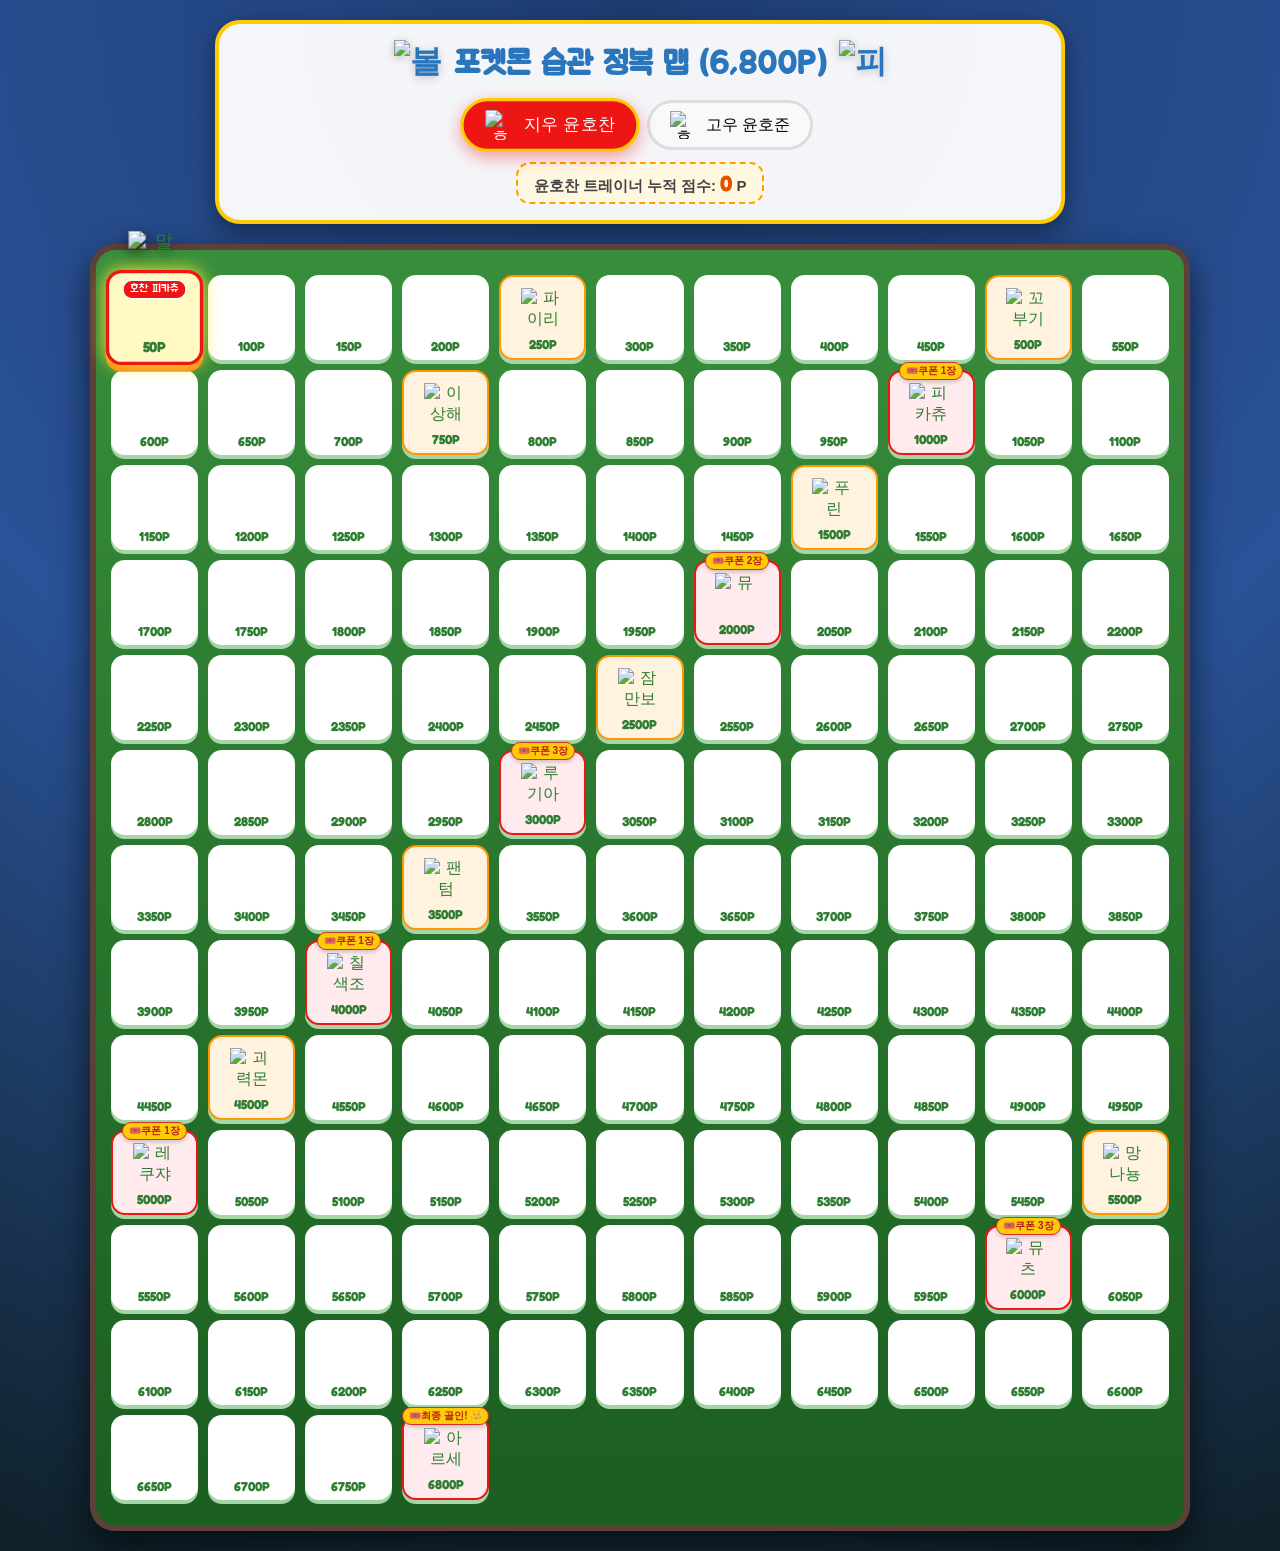
==== point-map.html @ af857440 "Add point-map.html for Pokémon adventure map" ====
<!DOCTYPE html>
<html lang="ko">
<head>
<meta charset="UTF-8">
<meta name="viewport" content="width=device-width, initial-scale=1.0">
<title>⚡ 포켓몬 포인트 어드벤처 맵 (6,800P)</title>

<link rel="preconnect" href="https://fonts.googleapis.com">
<link rel="preconnect" href="https://fonts.gstatic.com" crossorigin>
<link href="https://fonts.googleapis.com/css2?family=Jua&family=Nanum+Square+Round:wght@700;800;900&family=Fredoka:wght@700&display=swap" rel="stylesheet">

<!-- Firebase SDK -->
<script src="https://www.gstatic.com/firebasejs/10.8.0/firebase-app-compat.js"></script>
<script src="https://www.gstatic.com/firebasejs/10.8.0/firebase-firestore-compat.js"></script>

<style>
  :root {
    --poke-yellow: #ffcb05;
    --poke-blue: #2a75bb;
    --poke-red: #ee1515;
    --poke-dark: #1b263b;
  }

  * {
    box-sizing: border-box;
    font-family: 'Nanum Square Round', sans-serif;
  }

  body {
    background: radial-gradient(circle at top, #1e3c72 0%, #2a5298 50%, #0f2027 100%);
    color: #fff;
    margin: 0;
    padding: 20px 10px;
    min-height: 100vh;
    text-align: center;
  }

  /* 상단 헤더 */
  .header-box {
    background: rgba(255, 255, 255, 0.95);
    border: 4px solid var(--poke-yellow);
    border-radius: 25px;
    max-width: 850px;
    margin: 0 auto 20px;
    padding: 16px 20px;
    box-shadow: 0 8px 25px rgba(0,0,0,0.4);
    color: #333;
    position: relative;
  }

  .poke-header-title {
    font-family: 'Jua', sans-serif;
    font-size: 32px;
    color: var(--poke-blue);
    margin: 0 0 12px;
    display: flex;
    align-items: center;
    justify-content: center;
    gap: 12px;
  }

  .header-poke-img {
    width: 48px;
    height: 48px;
    object-fit: contain;
    filter: drop-shadow(0 2px 4px rgba(0,0,0,0.2));
  }

  .trainer-selector {
    display: flex;
    justify-content: center;
    gap: 14px;
    margin-bottom: 12px;
  }

  .btn-trainer {
    font-family: 'Jua', sans-serif;
    border: 3px solid #ddd;
    background: #f8f9fa;
    border-radius: 50px;
    padding: 8px 20px;
    font-size: 16px;
    cursor: pointer;
    transition: all 0.2s;
    display: flex;
    align-items: center;
    gap: 8px;
  }

  .btn-trainer img {
    width: 28px;
    height: 28px;
  }

  .btn-trainer.active {
    background: var(--poke-red);
    color: #fff;
    border-color: var(--poke-yellow);
    transform: scale(1.08);
    box-shadow: 0 5px 15px rgba(238, 21, 21, 0.4);
  }

  .status-badge {
    background: #fff8e1;
    border: 2px dashed #ffa000;
    border-radius: 14px;
    padding: 6px 16px;
    display: inline-block;
    font-size: 15px;
    font-weight: 800;
    color: #444;
  }

  .status-badge strong {
    color: #e65100;
    font-size: 22px;
    font-family: 'Fredoka', 'Jua', sans-serif;
  }

  /* 보드 어드벤처 맵 컨테이너 */
  .adventure-map {
    max-width: 1100px;
    margin: 0 auto;
    background: linear-gradient(180deg, #388e3c 0%, #1b5e20 100%);
    border: 6px solid #5d4037;
    border-radius: 25px;
    padding: 25px 15px;
    box-shadow: 0 15px 35px rgba(0, 0, 0, 0.6);
    position: relative;
  }

  /* 트랙 그리드 */
  .track-grid {
    display: grid;
    grid-template-columns: repeat(auto-fill, minmax(82px, 1fr));
    gap: 10px;
    position: relative;
    z-index: 2;
  }

  /* 보드 타일 */
  .tile {
    background: #ffffff;
    color: #2e7d32;
    border-radius: 14px;
    padding: 6px 2px;
    min-height: 85px;
    box-shadow: 0 4px 0 #a5d6a7;
    position: relative;
    display: flex;
    flex-direction: column;
    justify-content: flex-end;
    align-items: center;
    transition: transform 0.2s;
  }

  .tile-point {
    font-family: 'Fredoka', sans-serif;
    font-size: 13px;
    font-weight: 800;
    margin-top: 4px;
  }

  /* 이미 지나온 칸 */
  .tile.passed {
    background: #c8e6c9;
    color: #1b5e20;
    box-shadow: 0 4px 0 #81c784;
  }

  /* 현재 플레이어 말 위치 */
  .tile.current {
    background: #fff9c4 !important;
    border: 3px solid var(--poke-red);
    box-shadow: 0 0 16px #ffeb3b, 0 6px 0 #f57f17 !important;
    transform: scale(1.12);
    z-index: 10;
  }

  .player-marker {
    position: absolute;
    top: -38px;
    display: flex;
    flex-direction: column;
    align-items: center;
    animation: bounce 0.8s infinite alternate ease-in-out;
    pointer-events: none;
    z-index: 15;
  }

  .player-avatar {
    width: 48px;
    height: 48px;
    object-fit: contain;
    filter: drop-shadow(0 4px 6px rgba(0,0,0,0.5));
  }

  .player-tag {
    background: var(--poke-red);
    color: #fff;
    font-size: 10px;
    font-family: 'Jua';
    padding: 1px 6px;
    border-radius: 8px;
    border: 1px solid #fff;
    white-space: nowrap;
    margin-top: -4px;
  }

  /* 포켓몬 마일스톤 및 쿠폰 타일 */
  .tile.milestone {
    background: #fff3e0;
    border: 2px solid #ff9800;
  }

  .tile.bonus {
    background: #ffebee;
    border: 2px solid var(--poke-red);
  }

  .tile-poke-img {
    width: 44px;
    height: 44px;
    object-fit: contain;
    transition: transform 0.2s;
  }

  .tile-poke-img:hover {
    transform: scale(1.2);
  }

  .coupon-tag {
    position: absolute;
    top: -10px;
    background: var(--poke-yellow);
    color: #b71c1c;
    border: 1.5px solid #d32f2f;
    font-size: 10px;
    font-weight: 900;
    padding: 1px 6px;
    border-radius: 10px;
    white-space: nowrap;
    box-shadow: 0 2px 4px rgba(0,0,0,0.2);
  }

  @keyframes bounce {
    from { transform: translateY(0); }
    to { transform: translateY(-8px); }
  }

  @media (max-width: 600px) {
    .track-grid { grid-template-columns: repeat(auto-fill, minmax(64px, 1fr)); gap: 6px; }
    .tile { min-height: 72px; }
    .tile-poke-img { width: 34px; height: 34px; }
    .poke-header-title { font-size: 22px; }
  }
</style>
</head>
<body>

<div class="header-box">
  <h1 class="poke-header-title">
    <img src="https://raw.githubusercontent.com/PokeAPI/sprites/master/sprites/items/poke-ball.png" class="header-poke-img" alt="볼">
    포켓몬 습관 정복 맵 (6,800P)
    <img src="https://raw.githubusercontent.com/PokeAPI/sprites/master/sprites/pokemon/25.png" class="header-poke-img" alt="피카츄">
  </h1>

  <div class="trainer-selector">
    <button class="btn-trainer active" id="btn-hochan" onclick="selectTrainer('hochan')">
      <img src="https://raw.githubusercontent.com/PokeAPI/sprites/master/sprites/pokemon/25.png" alt="호찬 피카츄">
      <span>지우 윤호찬</span>
    </button>
    <button class="btn-trainer" id="btn-hojun" onclick="selectTrainer('hojun')">
      <img src="https://raw.githubusercontent.com/PokeAPI/sprites/master/sprites/pokemon/133.png" alt="호준 이브이">
      <span>고우 윤호준</span>
    </button>
  </div>

  <div class="status-badge">
    <span id="trainerTitle">윤호찬</span> 트레이너 누적 점수: <strong id="cumulativeScore">0</strong> P
  </div>
</div>

<div class="adventure-map">
  <div class="track-grid" id="boardTrack"></div>
</div>

<script>
// 공식 포켓몬 스프라이트 이미지 매핑 (PokeAPI CDN)
const POKEMON_MAP = {
  250:  { name: '파이리',   img: 'https://raw.githubusercontent.com/PokeAPI/sprites/master/sprites/pokemon/4.png' },
  500:  { name: '꼬부기',   img: 'https://raw.githubusercontent.com/PokeAPI/sprites/master/sprites/pokemon/7.png' },
  750:  { name: '이상해씨', img: 'https://raw.githubusercontent.com/PokeAPI/sprites/master/sprites/pokemon/1.png' },
  1000: { name: '피카츄',   img: 'https://raw.githubusercontent.com/PokeAPI/sprites/master/sprites/pokemon/25.png', coupon: '쿠폰 1장' },
  1500: { name: '푸린',     img: 'https://raw.githubusercontent.com/PokeAPI/sprites/master/sprites/pokemon/39.png' },
  2000: { name: '뮤',       img: 'https://raw.githubusercontent.com/PokeAPI/sprites/master/sprites/pokemon/151.png', coupon: '쿠폰 2장' },
  2500: { name: '잠만보',   img: 'https://raw.githubusercontent.com/PokeAPI/sprites/master/sprites/pokemon/143.png' },
  3000: { name: '루기아',   img: 'https://raw.githubusercontent.com/PokeAPI/sprites/master/sprites/pokemon/249.png', coupon: '쿠폰 3장' },
  3500: { name: '팬텀',     img: 'https://raw.githubusercontent.com/PokeAPI/sprites/master/sprites/pokemon/94.png' },
  4000: { name: '칠색조',   img: 'https://raw.githubusercontent.com/PokeAPI/sprites/master/sprites/pokemon/250.png', coupon: '쿠폰 1장' },
  4500: { name: '괴력몬',   img: 'https://raw.githubusercontent.com/PokeAPI/sprites/master/sprites/pokemon/68.png' },
  5000: { name: '레쿠쟈',   img: 'https://raw.githubusercontent.com/PokeAPI/sprites/master/sprites/pokemon/384.png', coupon: '쿠폰 1장' },
  5500: { name: '망나뇽',   img: 'https://raw.githubusercontent.com/PokeAPI/sprites/master/sprites/pokemon/149.png' },
  6000: { name: '뮤츠',     img: 'https://raw.githubusercontent.com/PokeAPI/sprites/master/sprites/pokemon/150.png', coupon: '쿠폰 3장' },
  6800: { name: '아르세우스', img: 'https://raw.githubusercontent.com/PokeAPI/sprites/master/sprites/pokemon/493.png', coupon: '최종 골인! 👑' }
};

let currentTrainer = new URLSearchParams(window.location.search).get('child') || 'hochan';
let remoteData = {
  hochan: { cumulativePoint: 0 },
  hojun: { cumulativePoint: 0 }
};

function selectTrainer(child) {
  currentTrainer = child;
  document.getElementById('btn-hochan').classList.toggle('active', child === 'hochan');
  document.getElementById('btn-hojun').classList.toggle('active', child === 'hojun');
  document.getElementById('trainerTitle').textContent = child === 'hochan' ? '윤호찬' : '윤호준';
  renderBoard();
}

function renderBoard() {
  const container = document.getElementById('boardTrack');
  if (!container) return;
  container.innerHTML = '';

  const pts = remoteData[currentTrainer]?.cumulativePoint || 0;
  document.getElementById('cumulativeScore').textContent = pts.toLocaleString();

  const currentStep = Math.floor(pts / 50) * 50;

  // 플레이어 캐릭터 이미지: 호찬(피카츄) / 호준(이브이)
  const avatarImg = currentTrainer === 'hochan' 
    ? 'https://raw.githubusercontent.com/PokeAPI/sprites/master/sprites/pokemon/25.png' 
    : 'https://raw.githubusercontent.com/PokeAPI/sprites/master/sprites/pokemon/133.png';
  const avatarTag = currentTrainer === 'hochan' ? '호찬 피카츄' : '호준 이브이';

  // 50P부터 6,800P까지 50단위 칸 생성 (총 136칸)
  for (let p = 50; p <= 6800; p += 50) {
    const tile = document.createElement('div');
    tile.className = 'tile';

    const poke = POKEMON_MAP[p];

    // 포켓몬 출현 지점
    if (poke) {
      if (poke.coupon) {
        tile.classList.add('bonus');
        tile.innerHTML += `<span class="coupon-tag">🎟️${poke.coupon}</span>`;
      } else {
        tile.classList.add('milestone');
      }
      tile.innerHTML += `<img src="${poke.img}" class="tile-poke-img" alt="${poke.name}" title="${poke.name}">`;
    }

    // 지나온 길
    if (pts >= p) {
      tile.classList.add('passed');
    }

    // 현재 플레이어 말 위치
    if (currentStep === p || (pts < 50 && p === 50)) {
      tile.classList.add('current');
      tile.innerHTML = `
        <div class="player-marker">
          <img src="${avatarImg}" class="player-avatar" alt="말">
          <span class="player-tag">${avatarTag}</span>
        </div>
      ` + tile.innerHTML;
    }

    tile.innerHTML += `<div class="tile-point">${p}P</div>`;
    container.appendChild(tile);
  }
}

// Firebase Firestore 실시간 연동
function initFirebase() {
  if (window.firebase && firebase.apps.length > 0) {
    const db = firebase.firestore();
    db.collection('rewards').doc('brothers').onSnapshot((doc) => {
      if (doc.exists) {
        remoteData = doc.data();
        renderBoard();
      }
    });
  } else {
    const saved = localStorage.getItem('family_reward_data');
    if (saved) {
      try { remoteData = JSON.parse(saved); } catch (e) {}
      renderBoard();
    }
  }
}

window.addEventListener('load', () => {
  selectTrainer(currentTrainer);
  setTimeout(initFirebase, 300);
});
</script>
</body>
</html>
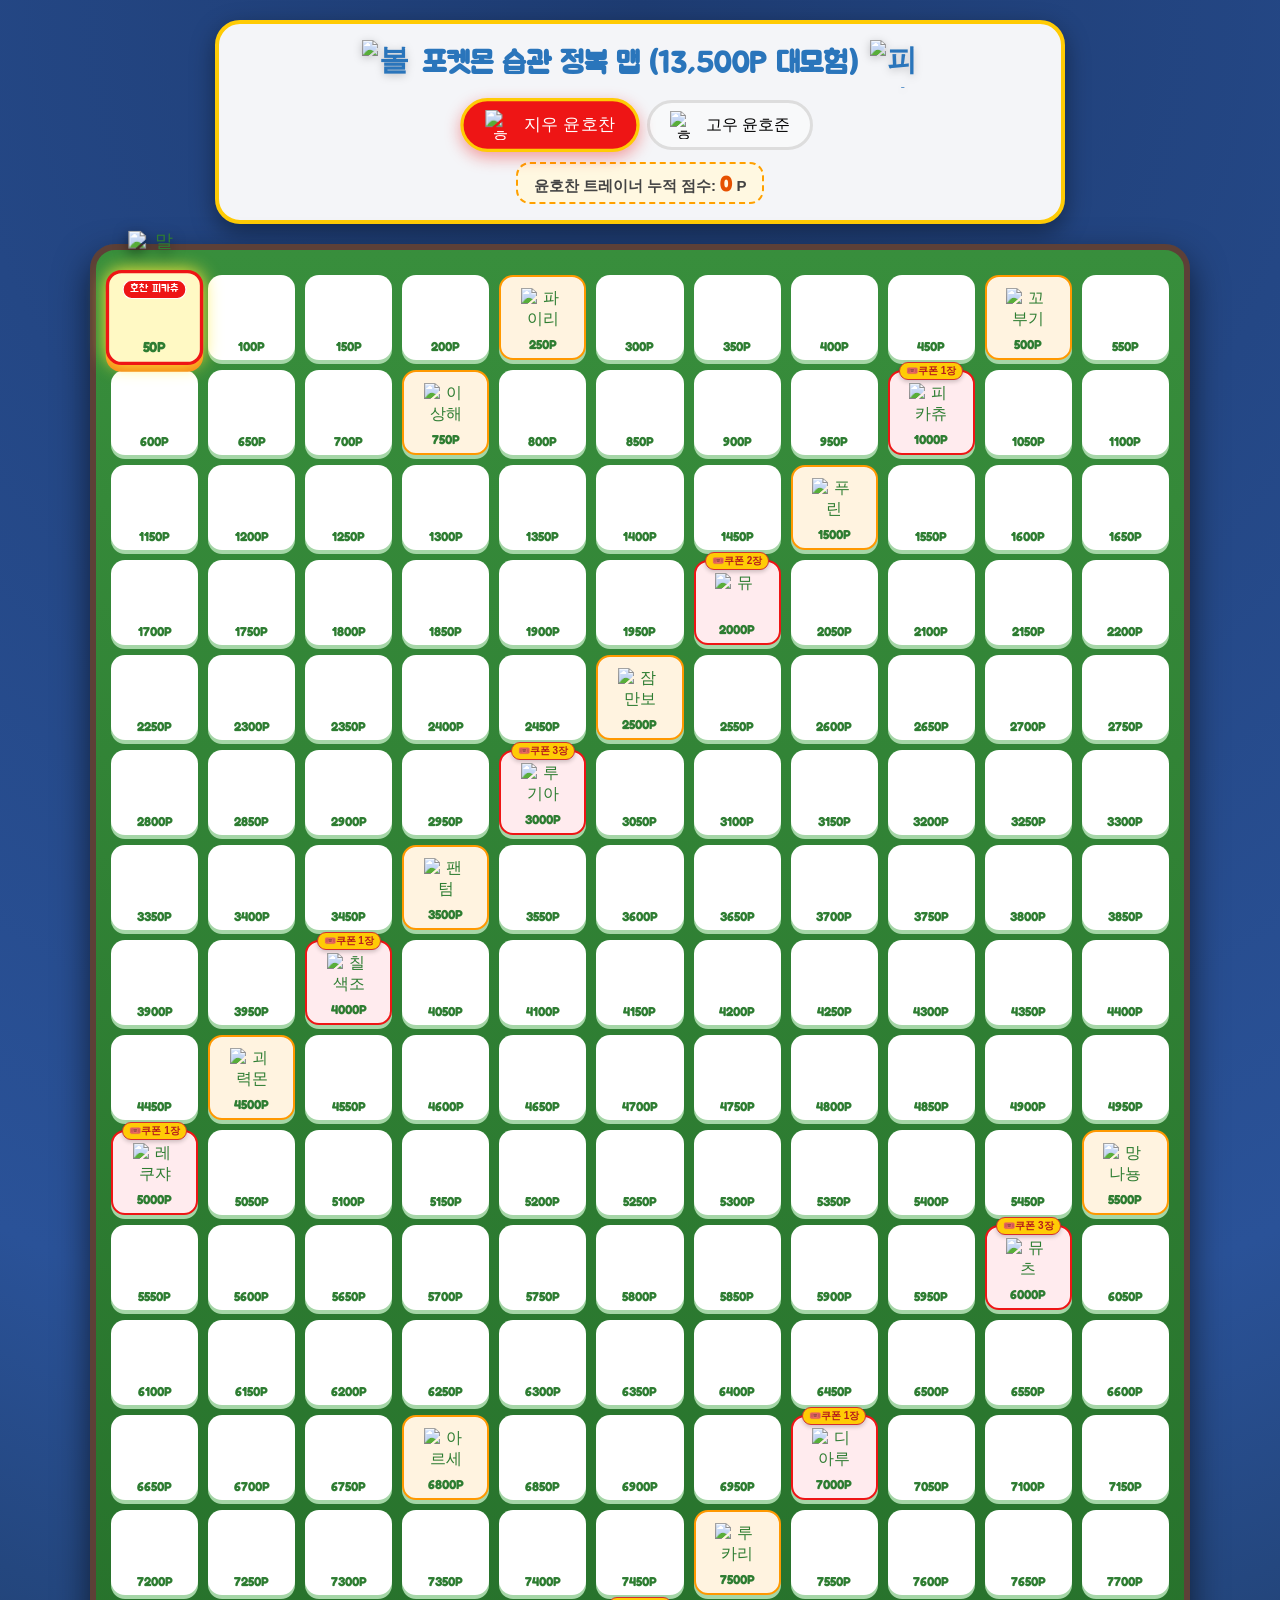
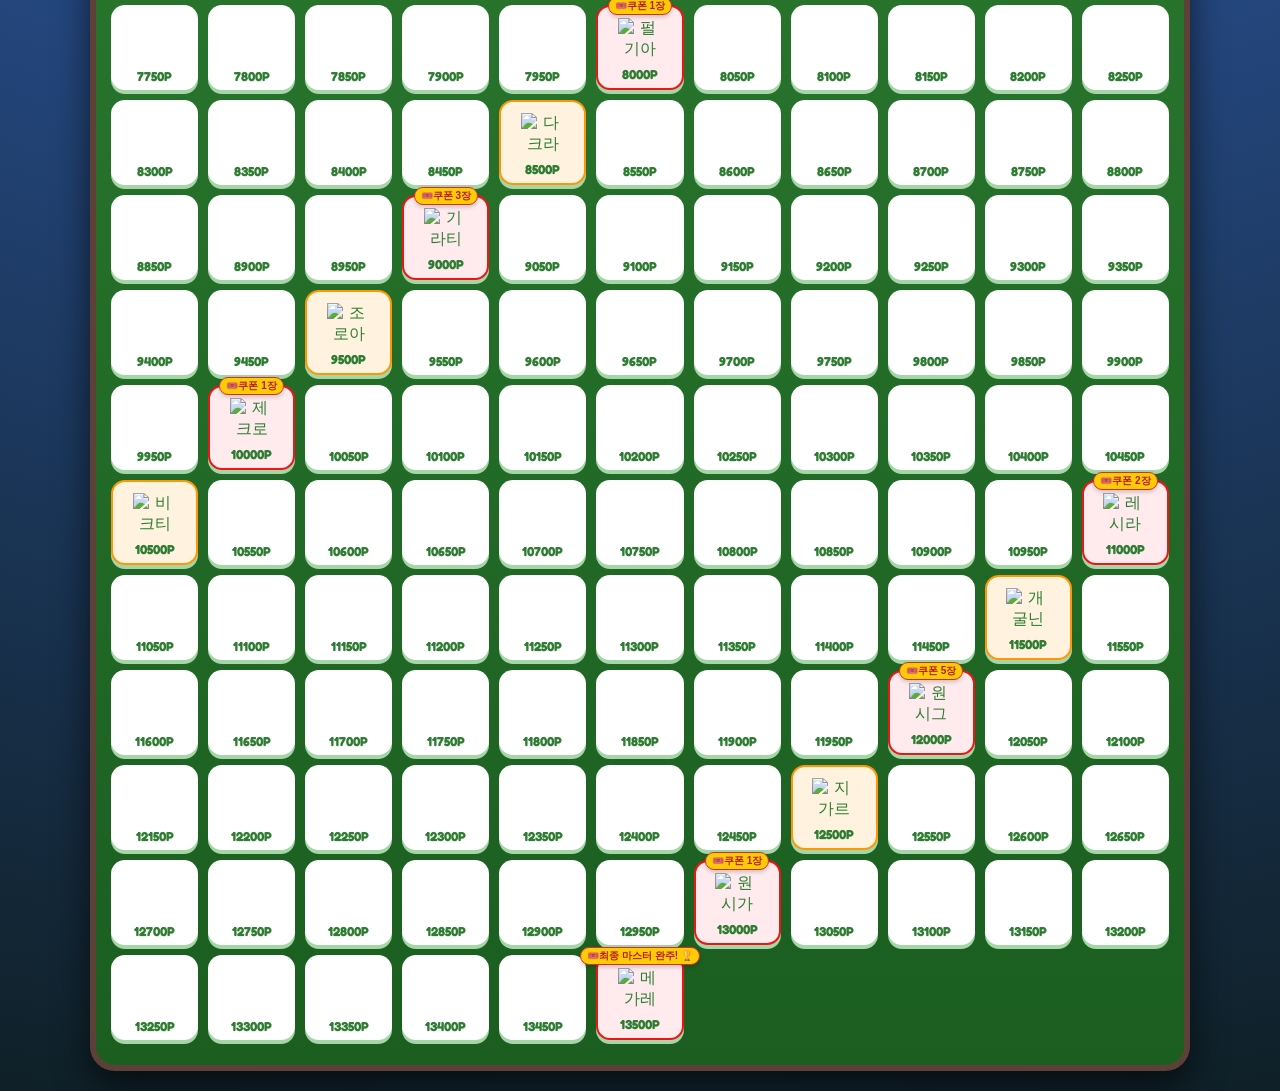
==== commit c7f828df: "Update Pokémon point adventure map points" ====
--- a/point-map.html
+++ b/point-map.html
@@ -3,7 +3,7 @@
 <head>
 <meta charset="UTF-8">
 <meta name="viewport" content="width=device-width, initial-scale=1.0">
-<title>⚡ 포켓몬 포인트 어드벤처 맵 (6,800P)</title>
+<title>⚡ 포켓몬 포인트 어드벤처 맵 (13,500P)</title>
 
 <link rel="preconnect" href="https://fonts.googleapis.com">
 <link rel="preconnect" href="https://fonts.gstatic.com" crossorigin>
@@ -35,7 +35,6 @@
     text-align: center;
   }
 
-  /* 상단 헤더 */
   .header-box {
     background: rgba(255, 255, 255, 0.95);
     border: 4px solid var(--poke-yellow);
@@ -50,7 +49,7 @@
 
   .poke-header-title {
     font-family: 'Jua', sans-serif;
-    font-size: 32px;
+    font-size: 30px;
     color: var(--poke-blue);
     margin: 0 0 12px;
     display: flex;
@@ -117,7 +116,6 @@
     font-family: 'Fredoka', 'Jua', sans-serif;
   }
 
-  /* 보드 어드벤처 맵 컨테이너 */
   .adventure-map {
     max-width: 1100px;
     margin: 0 auto;
@@ -129,7 +127,6 @@
     position: relative;
   }
 
-  /* 트랙 그리드 */
   .track-grid {
     display: grid;
     grid-template-columns: repeat(auto-fill, minmax(82px, 1fr));
@@ -138,7 +135,6 @@
     z-index: 2;
   }
 
-  /* 보드 타일 */
   .tile {
     background: #ffffff;
     color: #2e7d32;
@@ -161,14 +157,12 @@
     margin-top: 4px;
   }
 
-  /* 이미 지나온 칸 */
   .tile.passed {
     background: #c8e6c9;
     color: #1b5e20;
     box-shadow: 0 4px 0 #81c784;
   }
 
-  /* 현재 플레이어 말 위치 */
   .tile.current {
     background: #fff9c4 !important;
     border: 3px solid var(--poke-red);
@@ -207,7 +201,6 @@
     margin-top: -4px;
   }
 
-  /* 포켓몬 마일스톤 및 쿠폰 타일 */
   .tile.milestone {
     background: #fff3e0;
     border: 2px solid #ff9800;
@@ -261,7 +254,7 @@
 <div class="header-box">
   <h1 class="poke-header-title">
     <img src="https://raw.githubusercontent.com/PokeAPI/sprites/master/sprites/items/poke-ball.png" class="header-poke-img" alt="볼">
-    포켓몬 습관 정복 맵 (6,800P)
+    포켓몬 습관 정복 맵 (13,500P 대모험)
     <img src="https://raw.githubusercontent.com/PokeAPI/sprites/master/sprites/pokemon/25.png" class="header-poke-img" alt="피카츄">
   </h1>
 
@@ -286,23 +279,38 @@
 </div>
 
 <script>
-// 공식 포켓몬 스프라이트 이미지 매핑 (PokeAPI CDN)
 const POKEMON_MAP = {
-  250:  { name: '파이리',   img: 'https://raw.githubusercontent.com/PokeAPI/sprites/master/sprites/pokemon/4.png' },
-  500:  { name: '꼬부기',   img: 'https://raw.githubusercontent.com/PokeAPI/sprites/master/sprites/pokemon/7.png' },
-  750:  { name: '이상해씨', img: 'https://raw.githubusercontent.com/PokeAPI/sprites/master/sprites/pokemon/1.png' },
-  1000: { name: '피카츄',   img: 'https://raw.githubusercontent.com/PokeAPI/sprites/master/sprites/pokemon/25.png', coupon: '쿠폰 1장' },
-  1500: { name: '푸린',     img: 'https://raw.githubusercontent.com/PokeAPI/sprites/master/sprites/pokemon/39.png' },
-  2000: { name: '뮤',       img: 'https://raw.githubusercontent.com/PokeAPI/sprites/master/sprites/pokemon/151.png', coupon: '쿠폰 2장' },
-  2500: { name: '잠만보',   img: 'https://raw.githubusercontent.com/PokeAPI/sprites/master/sprites/pokemon/143.png' },
-  3000: { name: '루기아',   img: 'https://raw.githubusercontent.com/PokeAPI/sprites/master/sprites/pokemon/249.png', coupon: '쿠폰 3장' },
-  3500: { name: '팬텀',     img: 'https://raw.githubusercontent.com/PokeAPI/sprites/master/sprites/pokemon/94.png' },
-  4000: { name: '칠색조',   img: 'https://raw.githubusercontent.com/PokeAPI/sprites/master/sprites/pokemon/250.png', coupon: '쿠폰 1장' },
-  4500: { name: '괴력몬',   img: 'https://raw.githubusercontent.com/PokeAPI/sprites/master/sprites/pokemon/68.png' },
-  5000: { name: '레쿠쟈',   img: 'https://raw.githubusercontent.com/PokeAPI/sprites/master/sprites/pokemon/384.png', coupon: '쿠폰 1장' },
-  5500: { name: '망나뇽',   img: 'https://raw.githubusercontent.com/PokeAPI/sprites/master/sprites/pokemon/149.png' },
-  6000: { name: '뮤츠',     img: 'https://raw.githubusercontent.com/PokeAPI/sprites/master/sprites/pokemon/150.png', coupon: '쿠폰 3장' },
-  6800: { name: '아르세우스', img: 'https://raw.githubusercontent.com/PokeAPI/sprites/master/sprites/pokemon/493.png', coupon: '최종 골인! 👑' }
+  250:   { name: '파이리',     img: 'https://raw.githubusercontent.com/PokeAPI/sprites/master/sprites/pokemon/4.png' },
+  500:   { name: '꼬부기',     img: 'https://raw.githubusercontent.com/PokeAPI/sprites/master/sprites/pokemon/7.png' },
+  750:   { name: '이상해씨',   img: 'https://raw.githubusercontent.com/PokeAPI/sprites/master/sprites/pokemon/1.png' },
+  1000:  { name: '피카츄',     img: 'https://raw.githubusercontent.com/PokeAPI/sprites/master/sprites/pokemon/25.png', coupon: '쿠폰 1장' },
+  1500:  { name: '푸린',       img: 'https://raw.githubusercontent.com/PokeAPI/sprites/master/sprites/pokemon/39.png' },
+  2000:  { name: '뮤',         img: 'https://raw.githubusercontent.com/PokeAPI/sprites/master/sprites/pokemon/151.png', coupon: '쿠폰 2장' },
+  2500:  { name: '잠만보',     img: 'https://raw.githubusercontent.com/PokeAPI/sprites/master/sprites/pokemon/143.png' },
+  3000:  { name: '루기아',     img: 'https://raw.githubusercontent.com/PokeAPI/sprites/master/sprites/pokemon/249.png', coupon: '쿠폰 3장' },
+  3500:  { name: '팬텀',       img: 'https://raw.githubusercontent.com/PokeAPI/sprites/master/sprites/pokemon/94.png' },
+  4000:  { name: '칠색조',     img: 'https://raw.githubusercontent.com/PokeAPI/sprites/master/sprites/pokemon/250.png', coupon: '쿠폰 1장' },
+  4500:  { name: '괴력몬',     img: 'https://raw.githubusercontent.com/PokeAPI/sprites/master/sprites/pokemon/68.png' },
+  5000:  { name: '레쿠쟈',     img: 'https://raw.githubusercontent.com/PokeAPI/sprites/master/sprites/pokemon/384.png', coupon: '쿠폰 1장' },
+  5500:  { name: '망나뇽',     img: 'https://raw.githubusercontent.com/PokeAPI/sprites/master/sprites/pokemon/149.png' },
+  6000:  { name: '뮤츠',       img: 'https://raw.githubusercontent.com/PokeAPI/sprites/master/sprites/pokemon/150.png', coupon: '쿠폰 3장' },
+  6800:  { name: '아르세우스', img: 'https://raw.githubusercontent.com/PokeAPI/sprites/master/sprites/pokemon/493.png' },
+
+  // 교재 사진 코스 (6,850P ~ 13,500P)
+  7000:  { name: '디아루가',   img: 'https://raw.githubusercontent.com/PokeAPI/sprites/master/sprites/pokemon/483.png', coupon: '쿠폰 1장' },
+  7500:  { name: '루카리오',   img: 'https://raw.githubusercontent.com/PokeAPI/sprites/master/sprites/pokemon/448.png' },
+  8000:  { name: '펄기아',     img: 'https://raw.githubusercontent.com/PokeAPI/sprites/master/sprites/pokemon/484.png', coupon: '쿠폰 1장' },
+  8500:  { name: '다크라이',   img: 'https://raw.githubusercontent.com/PokeAPI/sprites/master/sprites/pokemon/491.png' },
+  9000:  { name: '기라티나',   img: 'https://raw.githubusercontent.com/PokeAPI/sprites/master/sprites/pokemon/487.png', coupon: '쿠폰 3장' },
+  9500:  { name: '조로아크',   img: 'https://raw.githubusercontent.com/PokeAPI/sprites/master/sprites/pokemon/571.png' },
+  10000: { name: '제크로무',   img: 'https://raw.githubusercontent.com/PokeAPI/sprites/master/sprites/pokemon/644.png', coupon: '쿠폰 1장' },
+  10500: { name: '비크티니',   img: 'https://raw.githubusercontent.com/PokeAPI/sprites/master/sprites/pokemon/494.png' },
+  11000: { name: '레시라무',   img: 'https://raw.githubusercontent.com/PokeAPI/sprites/master/sprites/pokemon/643.png', coupon: '쿠폰 2장' },
+  11500: { name: '개굴닌자',   img: 'https://raw.githubusercontent.com/PokeAPI/sprites/master/sprites/pokemon/658.png' },
+  12000: { name: '원시그란돈', img: 'https://raw.githubusercontent.com/PokeAPI/sprites/master/sprites/pokemon/383.png', coupon: '쿠폰 5장' },
+  12500: { name: '지가르데',   img: 'https://raw.githubusercontent.com/PokeAPI/sprites/master/sprites/pokemon/718.png' },
+  13000: { name: '원시가이오가', img: 'https://raw.githubusercontent.com/PokeAPI/sprites/master/sprites/pokemon/382.png', coupon: '쿠폰 1장' },
+  13500: { name: '메가레쿠쟈', img: 'https://raw.githubusercontent.com/PokeAPI/sprites/master/sprites/pokemon/10079.png', coupon: '최종 마스터 완주! 🏆' }
 };
 
 let currentTrainer = new URLSearchParams(window.location.search).get('child') || 'hochan';
@@ -329,20 +337,17 @@
 
   const currentStep = Math.floor(pts / 50) * 50;
 
-  // 플레이어 캐릭터 이미지: 호찬(피카츄) / 호준(이브이)
   const avatarImg = currentTrainer === 'hochan' 
     ? 'https://raw.githubusercontent.com/PokeAPI/sprites/master/sprites/pokemon/25.png' 
     : 'https://raw.githubusercontent.com/PokeAPI/sprites/master/sprites/pokemon/133.png';
   const avatarTag = currentTrainer === 'hochan' ? '호찬 피카츄' : '호준 이브이';
 
-  // 50P부터 6,800P까지 50단위 칸 생성 (총 136칸)
-  for (let p = 50; p <= 6800; p += 50) {
+  for (let p = 50; p <= 13500; p += 50) {
     const tile = document.createElement('div');
     tile.className = 'tile';
 
     const poke = POKEMON_MAP[p];
 
-    // 포켓몬 출현 지점
     if (poke) {
       if (poke.coupon) {
         tile.classList.add('bonus');
@@ -353,12 +358,10 @@
       tile.innerHTML += `<img src="${poke.img}" class="tile-poke-img" alt="${poke.name}" title="${poke.name}">`;
     }
 
-    // 지나온 길
     if (pts >= p) {
       tile.classList.add('passed');
     }
 
-    // 현재 플레이어 말 위치
     if (currentStep === p || (pts < 50 && p === 50)) {
       tile.classList.add('current');
       tile.innerHTML = `
@@ -374,7 +377,6 @@
   }
 }
 
-// Firebase Firestore 실시간 연동
 function initFirebase() {
   if (window.firebase && firebase.apps.length > 0) {
     const db = firebase.firestore();
